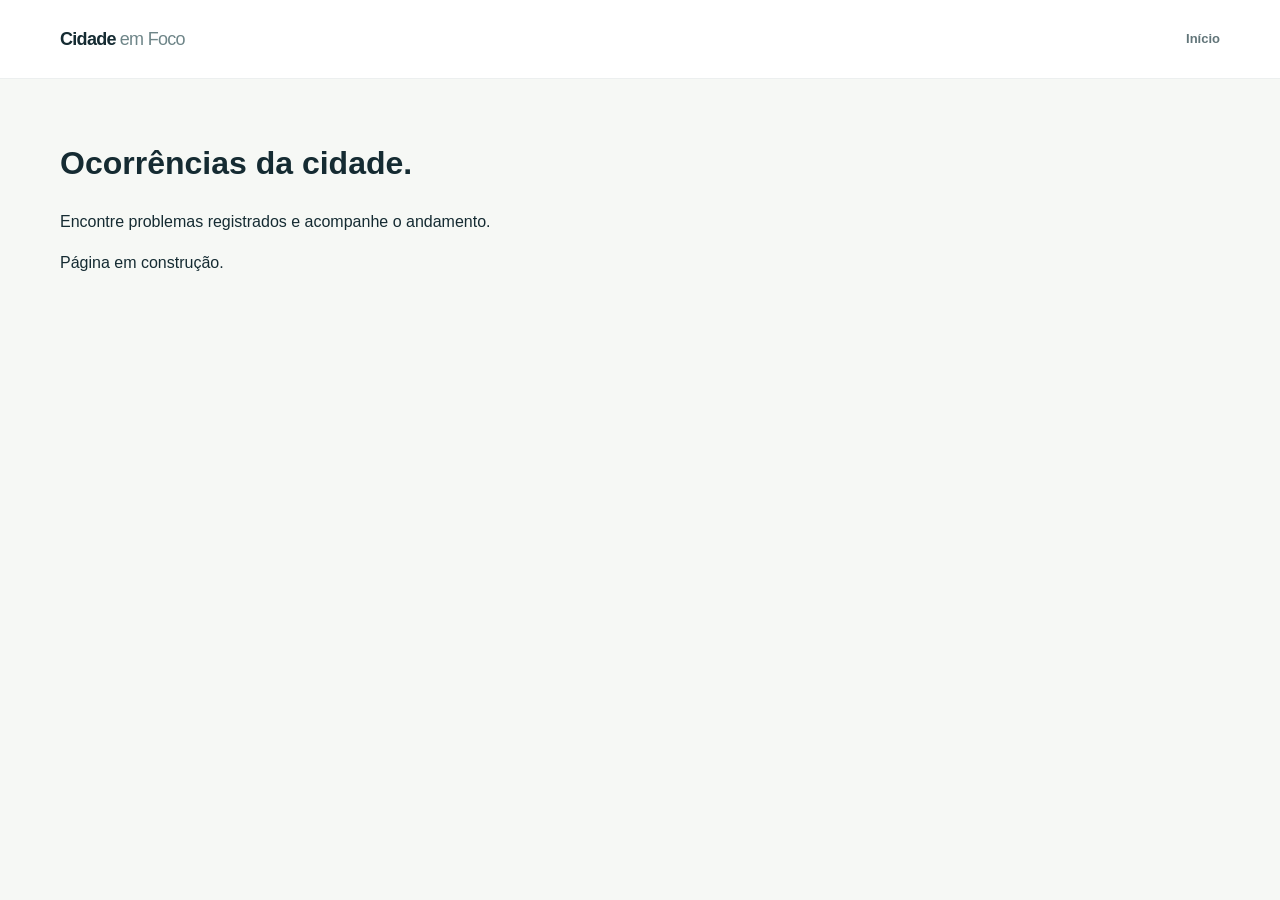
==== ocorrencias.html @ bbbbcf63 "feat: adição de estilo da pagina inicial, layout da seção da hero, e botões interativos" ====
<!DOCTYPE html>
<html lang="pt-BR">
<head>
  <meta charset="UTF-8">
  <meta name="viewport" content="width=device-width, initial-scale=1.0">
  <title>Ocorrências | Cidade em Foco</title>
  <link rel="stylesheet" href="css/style.css">
</head>
<body>
  <header class="site-header">
    <div class="container nav-wrap">
      <a class="brand" href="index.html" aria-label="Cidade em Foco, página inicial">
        <span>Cidade<span class="brand-light">em Foco</span></span>
      </a>
      <nav class="main-nav" aria-label="Navegação principal">
        <a href="index.html">Início</a>
      </nav>
    </div>
  </header>

  <main id="conteudo" class="container page-simple">
    <h1>Ocorrências da cidade.</h1>
    <p>Encontre problemas registrados e acompanhe o andamento.</p>
    <p>Página em construção.</p>
  </main>
</body>
</html>
---- css/style.css ----
:root {
  --ink: #152b32;
  --ink-soft: #52666b;
  --muted: #718287;
  --paper: #f6f8f5;
  --white: #ffffff;
  --line: #e3eae5;
  --teal: #123f49;
  --teal-2: #1d5960;
  --lime: #c9e66b;
  --lime-dark: #a8ca43;
  --orange: #f1a36b;
  --red: #c85b50;
  --shadow: 0 18px 55px rgba(22, 53, 56, .08);
  --radius: 18px;
}
* {
  box-sizing: border-box;
}
html {
  scroll-behavior: smooth;
}
body {
  margin: 0;
  background: var(--paper);
  color: var(--ink);
  font-family: "Segoe UI", Arial, sans-serif;
  line-height: 1.55;
}
a {
  color: inherit;
  text-decoration: none;
}
button, input, select, textarea {
  font: inherit;
}
button, a, input, select, textarea {
  -webkit-tap-highlight-color: transparent;
}
.container {
  width: min(1160px, calc(100% - 48px));
  margin: 0 auto;
}
.site-header {
  position: sticky;
  top: 0;
  z-index: 20;
  background: rgba(255,255,255,.94);
  backdrop-filter: blur(14px);
  border-bottom: 1px solid rgba(20,55,60,.08);
}
.nav-wrap {
  height: 78px;
  display: flex;
  align-items: center;
  justify-content: space-between;
  gap: 28px;
}
.brand {
  display: inline-flex;
  align-items: center;
  gap: 11px;
  font: 800 18px "Segoe UI", Arial, sans-serif;
  letter-spacing: -.7px;
  white-space: nowrap;
}
.brand-light {
  color: #6e8588;
  font-weight: 500;
  margin-left: 4px;
}
.main-nav {
  display: flex;
  align-items: center;
  gap: 34px;
  margin-left: auto;
}
.main-nav a {
  color: #627579;
  font-size: 13px;
  font-weight: 700;
  transition: color .2s;
}
.main-nav a:hover, .main-nav a.active {
  color: var(--teal);
}
.main-nav a.active {
  position: relative;
}
.main-nav a.active::after {
  content: "";
  position: absolute;
  height: 3px;
  border-radius: 4px;
  background: var(--lime-dark);
  left: 0;
  right: 0;
  bottom: -29px;
}
.hero {
  overflow: hidden;
  background: #eaf1e9;
}
.hero-grid {
  min-height: 570px;
  display: grid;
  grid-template-columns: 1fr 1.02fr;
  align-items: center;
  gap: 40px;
  padding-top: 40px;
  padding-bottom: 48px;
}
.hero-copy {
  padding: 28px 0 30px;
  position: relative;
  z-index: 2;
}
.eyebrow {
  display: inline-flex;
  align-items: center;
  gap: 9px;
  color: #648078;
  font-size: 10px;
  font-weight: 800;
  letter-spacing: 1.7px;
}
h1, h2, h3, p {
  margin-top: 0;
}
h1, h2, h3 {
  font-family: "Segoe UI", Arial, sans-serif;
}
.hero h1 {
  max-width: 590px;
  margin: 20px 0 20px;
  font-size: clamp(42px, 5vw, 66px);
  line-height: 1.06;
  letter-spacing: -3.5px;
  font-weight: 800;
}
h1 em, h2 em {
  color: #6b8d56;
  font-style: normal;
}
.hero-copy > p {
  max-width: 480px;
  color: #5d7375;
  font-size: 16px;
  line-height: 1.8;
}
.hero-actions {
  display: flex;
  flex-wrap: wrap;
  gap: 12px;
  margin-top: 29px;
}
.button {
  display: inline-flex;
  justify-content: center;
  align-items: center;
  gap: 18px;
  border: 0;
  border-radius: 9px;
  padding: 14px 19px;
  font-size: 12px;
  font-weight: 700;
  cursor: pointer;
  transition: transform .2s, box-shadow .2s, background .2s;
}
.button:hover {
  transform: translateY(-2px);
}
.button-primary {
  color: white;
  background: var(--teal);
  box-shadow: 0 8px 20px rgba(18,63,73,.16);
}
.button-primary:hover {
  background: #20545c;
  box-shadow: 0 12px 24px rgba(18,63,73,.2);
}
.button-ghost {
  color: var(--teal);
  background: rgba(255,255,255,.56);
  border: 1px solid rgba(18,63,73,.12);
}
.button-light {
  flex: 0 0 auto;
  color: var(--teal);
  background: var(--lime);
  padding: 15px 20px;
}
.button-light:hover {
  background: #d6ef81;
}
.hero-art {
  margin: 0;
  border-radius: 24px;
  overflow: hidden;
  background: #d8e8d8;
  box-shadow: 0 24px 60px rgba(34,75,66,.1);
}
.hero-art img {
  display: block;
  width: 100%;
  height: auto;
}
.hero-proof {
  display: flex;
  align-items: center;
  gap: 14px;
  margin-top: 42px;
  color: #718386;
  font-size: 10px;
  line-height: 1.55;
}
.hero-proof strong {
  color: var(--ink);
  font-size: 11px;
}
.stats-section {
  background: white;
  border-bottom: 1px solid var(--line);
}
.stats-grid {
  min-height: 128px;
  display: grid;
  grid-template-columns: 1.25fr 1fr 1fr 1fr 1.1fr;
  align-items: center;
  gap: 20px;
}
.section-kicker {
  display: flex;
  align-items: center;
  gap: 10px;
  color: #6c8282;
  font-size: 9px;
  font-weight: 800;
  letter-spacing: 1.4px;
}
.stat-item {
  display: flex;
  flex-direction: column;
  gap: 1px;
  border-left: 1px solid var(--line);
  padding-left: 22px;
}
.stat-item strong {
  font: 800 29px "Segoe UI", Arial, sans-serif;
  letter-spacing: -1.5px;
  color: var(--teal);
}
.stat-item span {
  color: #829092;
  font-size: 10px;
}
.participate-band {
  background: var(--teal);
  color: white;
}
.participate-inner {
  min-height: 240px;
  display: flex;
  align-items: center;
  justify-content: space-between;
  gap: 35px;
  padding-top: 40px;
  padding-bottom: 40px;
}
.participate-inner h2 {
  max-width: 600px;
  margin: 10px 0 8px;
  font-size: clamp(26px, 3.4vw, 39px);
  letter-spacing: -1.5px;
  line-height: 1.2;
}
.participate-inner p {
  color: #c1d2d0;
  font-size: 12px;
  margin: 0;
}
.eyebrow-light {
  color: #b8cf9d;
}
.site-footer {
  background: #102f36;
  color: #c5d3d0;
}
.footer-inner {
  min-height: 100px;
  display: flex;
  align-items: center;
  justify-content: space-between;
  gap: 22px;
}
.brand-footer {
  color: white;
  font-size: 15px;
}
.brand-footer .brand-light {
  color: #a4b8b4;
}
.footer-inner p {
  margin: 0;
  color: #a4b8b4;
  font-size: 10px;
}
.footer-copy {
  color: #829b98;
  font-size: 9px;
}
.page-simple {
  padding-top: 60px;
  padding-bottom: 60px;
}
@media (max-width: 700px) {
  .container {
    width: min(100% - 32px, 560px);
  }
  .nav-wrap {
    height: 68px;
    gap: 12px;
  }
  .brand {
    font-size: 16px;
  }
  .hero-grid {
    display: flex;
    flex-direction: column;
    align-items: stretch;
    padding-top: 40px;
    gap: 25px;
  }
  .hero-copy {
    padding: 5px 0 0;
  }
  .hero h1 {
    font-size: clamp(42px, 12vw, 58px);
    letter-spacing: -2.7px;
  }
  .hero-copy > p {
    font-size: 14px;
  }
  .hero-proof {
    margin-top: 27px;
  }
  .stats-grid {
    grid-template-columns: repeat(3, 1fr);
    gap: 12px;
  }
  .stat-item {
    padding-left: 10px;
  }
  .stat-item strong {
    font-size: 24px;
  }
  .stat-item span {
    font-size: 8px;
  }
  .hero-art {
    width: 100%;
  }
  .participate-inner {
    align-items: start;
    flex-direction: column;
    gap: 22px;
  }
  .participate-inner h2 {
    font-size: 30px;
  }
  .footer-inner {
    padding-top: 25px;
    padding-bottom: 25px;
    align-items: start;
    flex-direction: column;
    gap: 10px;
  }
  .footer-copy {
    margin-top: 5px;
  }
}
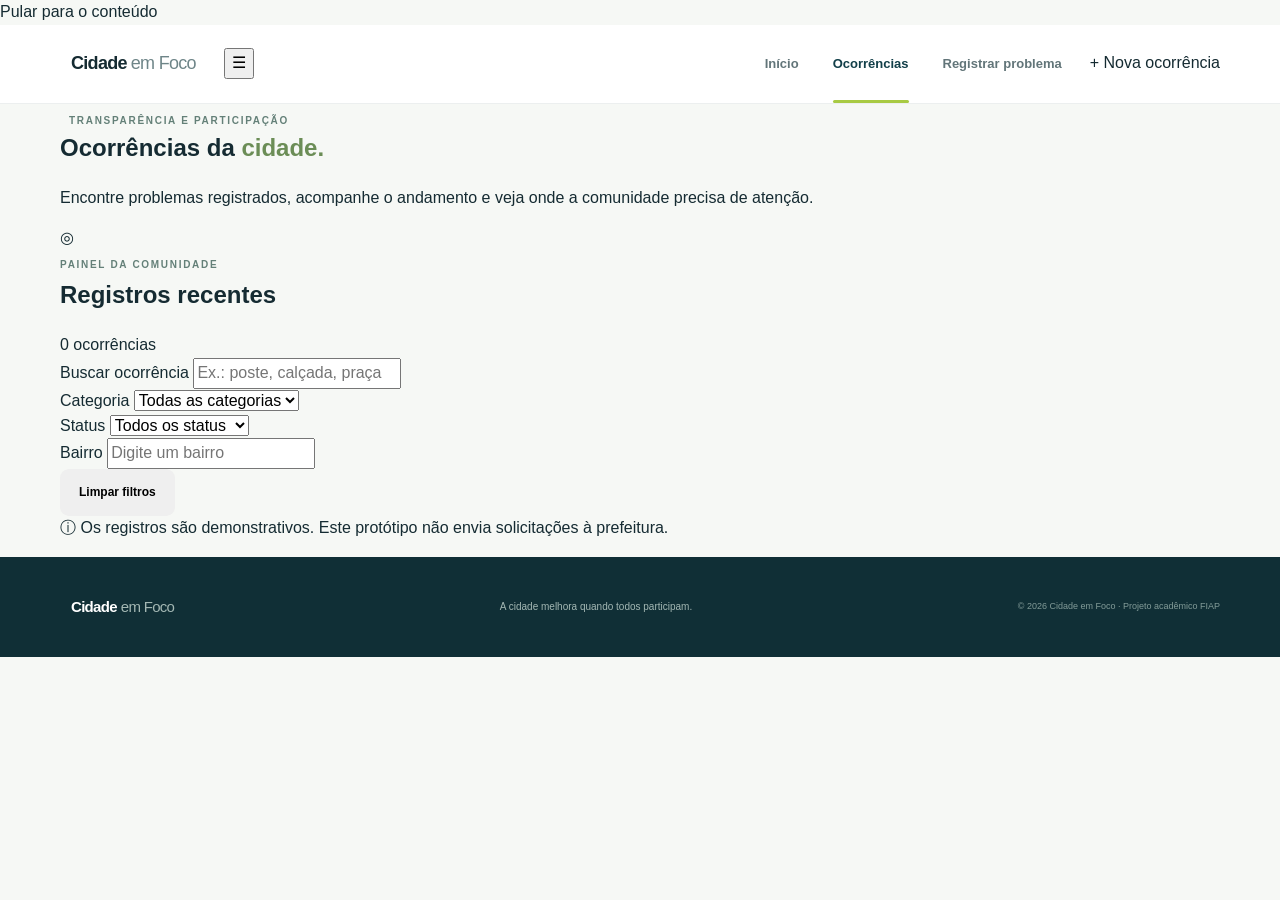
==== commit 2b6ea9be: "pagina ocorrencias" ====
--- a/ocorrencias.html
+++ b/ocorrencias.html
@@ -3,25 +3,97 @@
 <head>
   <meta charset="UTF-8">
   <meta name="viewport" content="width=device-width, initial-scale=1.0">
+  <meta name="description" content="Consulte e filtre ocorrências urbanas registradas pela comunidade.">
   <title>Ocorrências | Cidade em Foco</title>
   <link rel="stylesheet" href="css/style.css">
+  <script src="js/data.js" defer></script>
+  <script src="js/app.js" defer></script>
 </head>
-<body>
+<body data-page="occurrences">
+  <a class="skip-link" href="#conteudo">Pular para o conteúdo</a>
   <header class="site-header">
     <div class="container nav-wrap">
       <a class="brand" href="index.html" aria-label="Cidade em Foco, página inicial">
+        <span class="brand-mark" aria-hidden="true"><span></span><span></span><span></span></span>
         <span>Cidade<span class="brand-light">em Foco</span></span>
       </a>
+      <button class="menu-toggle" type="button" aria-label="Abrir menu" aria-expanded="false">☰</button>
       <nav class="main-nav" aria-label="Navegação principal">
         <a href="index.html">Início</a>
+        <a class="active" href="ocorrencias.html">Ocorrências</a>
+        <a href="registrar.html">Registrar problema</a>
       </nav>
+      <a class="nav-cta" href="registrar.html">+ Nova ocorrência</a>
     </div>
   </header>
 
-  <main id="conteudo" class="container page-simple">
-    <h1>Ocorrências da cidade.</h1>
-    <p>Encontre problemas registrados e acompanhe o andamento.</p>
-    <p>Página em construção.</p>
+  <main id="conteudo">
+    <section class="page-hero">
+      <div class="container page-hero-inner">
+        <div>
+          <span class="eyebrow"><span class="pulse-dot"></span> TRANSPARÊNCIA E PARTICIPAÇÃO</span>
+          <h1>Ocorrências da <em>cidade.</em></h1>
+          <p>Encontre problemas registrados, acompanhe o andamento e veja onde a comunidade precisa de atenção.</p>
+        </div>
+        <div class="page-hero-mark" aria-hidden="true">◎</div>
+      </div>
+    </section>
+
+    <section class="container section occurrences-section">
+      <div class="results-top">
+        <div>
+          <span class="eyebrow">PAINEL DA COMUNIDADE</span>
+          <h2>Registros recentes</h2>
+        </div>
+        <span id="results-count" class="results-count">0 ocorrências</span>
+      </div>
+      <div class="filter-panel">
+        <div class="filter-search">
+          <label for="search-occurrence">Buscar ocorrência</label>
+          <input id="search-occurrence" type="search" placeholder="Ex.: poste, calçada, praça...">
+        </div>
+        <div>
+          <label for="filter-category">Categoria</label>
+          <select id="filter-category">
+            <option value="">Todas as categorias</option>
+          </select>
+        </div>
+        <div>
+          <label for="filter-status">Status</label>
+          <select id="filter-status">
+            <option value="">Todos os status</option>
+            <option value="ABERTA">Aberta</option>
+            <option value="EM_ANALISE">Em análise</option>
+            <option value="EM_ATENDIMENTO">Em atendimento</option>
+            <option value="RESOLVIDA">Resolvida</option>
+          </select>
+        </div>
+        <div>
+          <label for="filter-neighborhood">Bairro</label>
+          <input id="filter-neighborhood" type="text" placeholder="Digite um bairro">
+        </div>
+        <button id="clear-filters" class="button button-outline filter-clear" type="button">Limpar filtros</button>
+      </div>
+      <div id="occurrence-list" class="occurrence-list" aria-live="polite"></div>
+      <div id="empty-state" class="empty-state" hidden>
+        <span>⌕</span>
+        <h3>Nenhuma ocorrência encontrada</h3>
+        <p>Tente alterar os filtros ou registre um novo problema.</p>
+        <a class="button button-primary" href="registrar.html">Registrar ocorrência</a>
+      </div>
+      <p class="demo-note"><span>ⓘ</span> Os registros são demonstrativos. Este protótipo não envia solicitações à prefeitura.</p>
+    </section>
   </main>
+
+  <footer class="site-footer">
+    <div class="container footer-inner">
+      <a class="brand brand-footer" href="index.html">
+        <span class="brand-mark" aria-hidden="true"><span></span><span></span><span></span></span>
+        <span>Cidade<span class="brand-light">em Foco</span></span>
+      </a>
+      <p>A cidade melhora quando todos participam.</p>
+      <span class="footer-copy">© 2026 Cidade em Foco · Projeto acadêmico FIAP</span>
+    </div>
+  </footer>
 </body>
 </html>
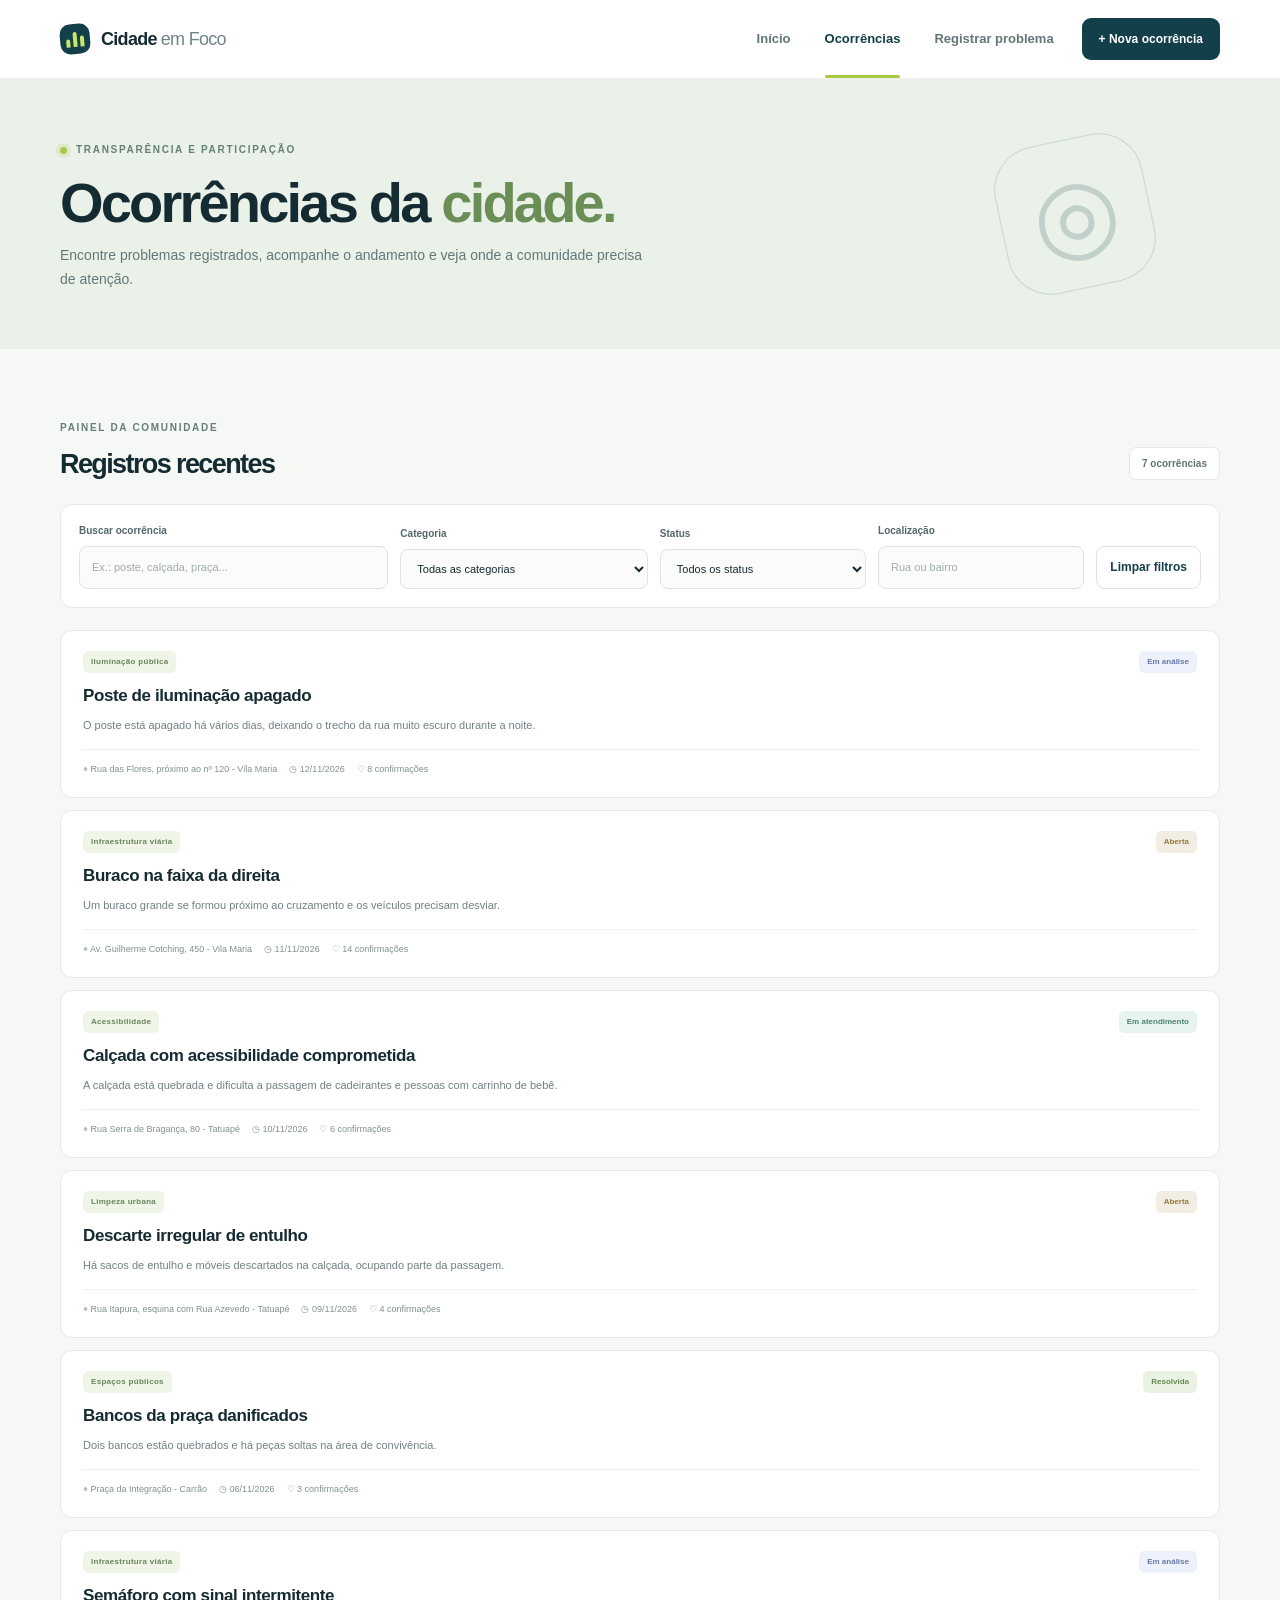
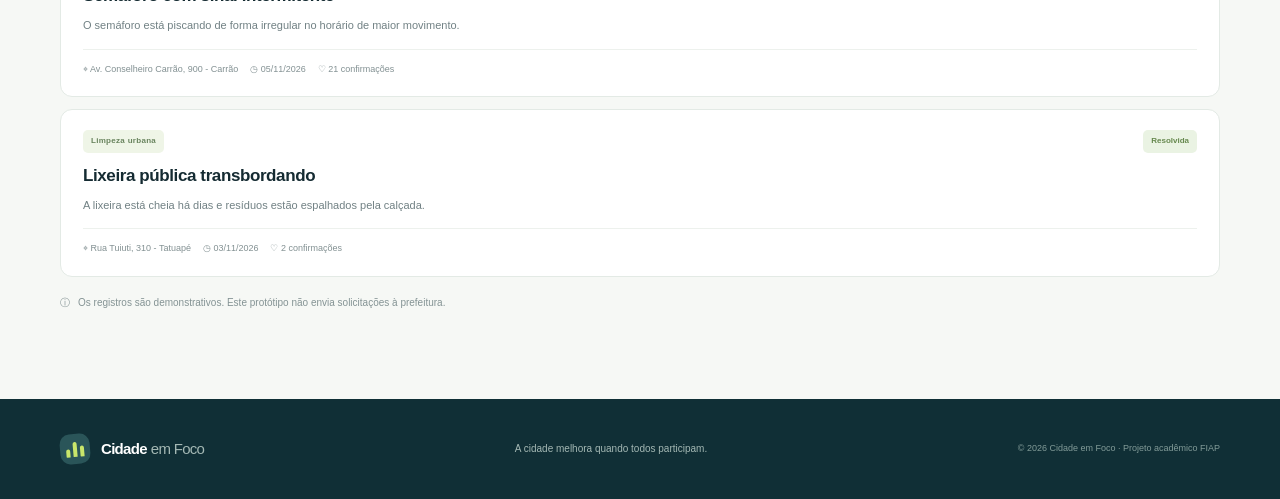
==== commit 21748436: "refactor: unificação de endereço e bairro em localização na web" ====
--- a/ocorrencias.html
+++ b/ocorrencias.html
@@ -69,8 +69,8 @@
           </select>
         </div>
         <div>
-          <label for="filter-neighborhood">Bairro</label>
-          <input id="filter-neighborhood" type="text" placeholder="Digite um bairro">
+          <label for="filter-location">Localização</label>
+          <input id="filter-location" type="text" placeholder="Rua ou bairro">
         </div>
         <button id="clear-filters" class="button button-outline filter-clear" type="button">Limpar filtros</button>
       </div>
--- a/css/style.css
+++ b/css/style.css
@@ -41,6 +41,19 @@
   width: min(1160px, calc(100% - 48px));
   margin: 0 auto;
 }
+.skip-link {
+  position: absolute;
+  left: -999px;
+  top: 10px;
+  z-index: 100;
+  padding: 10px 14px;
+  background: var(--lime);
+  color: var(--ink);
+  border-radius: 8px;
+}
+.skip-link:focus {
+  left: 10px;
+}
 .site-header {
   position: sticky;
   top: 0;
@@ -68,6 +81,33 @@
   color: #6e8588;
   font-weight: 500;
   margin-left: 4px;
+}
+.brand-mark {
+  width: 30px;
+  height: 30px;
+  border-radius: 10px;
+  background: var(--teal);
+  display: flex;
+  align-items: end;
+  justify-content: center;
+  gap: 3px;
+  padding: 7px 6px;
+  transform: rotate(-5deg);
+}
+.brand-mark span {
+  display: block;
+  width: 4px;
+  border-radius: 4px 4px 1px 1px;
+  background: var(--lime);
+}
+.brand-mark span:nth-child(1) {
+  height: 8px;
+}
+.brand-mark span:nth-child(2) {
+  height: 15px;
+}
+.brand-mark span:nth-child(3) {
+  height: 11px;
 }
 .main-nav {
   display: flex;
@@ -97,6 +137,27 @@
   right: 0;
   bottom: -29px;
 }
+.nav-cta {
+  background: var(--teal);
+  color: white;
+  padding: 12px 17px;
+  border-radius: 9px;
+  font-size: 12px;
+  font-weight: 700;
+  transition: transform .2s, background .2s;
+}
+.nav-cta:hover {
+  background: var(--teal-2);
+  transform: translateY(-2px);
+}
+.menu-toggle {
+  display: none;
+  border: 0;
+  background: transparent;
+  color: var(--teal);
+  font-size: 25px;
+  cursor: pointer;
+}
 .hero {
   overflow: hidden;
   background: #eaf1e9;
@@ -123,6 +184,14 @@
   font-size: 10px;
   font-weight: 800;
   letter-spacing: 1.7px;
+}
+.pulse-dot {
+  display: inline-block;
+  width: 7px;
+  height: 7px;
+  border-radius: 50%;
+  background: #a9c94e;
+  box-shadow: 0 0 0 4px rgba(169,201,78,.18);
 }
 h1, h2, h3, p {
   margin-top: 0;
@@ -184,14 +253,18 @@
   background: rgba(255,255,255,.56);
   border: 1px solid rgba(18,63,73,.12);
 }
-.button-light {
-  flex: 0 0 auto;
-  color: var(--teal);
-  background: var(--lime);
-  padding: 15px 20px;
-}
-.button-light:hover {
-  background: #d6ef81;
+.hero-proof {
+  display: flex;
+  align-items: center;
+  gap: 14px;
+  margin-top: 42px;
+  color: #718386;
+  font-size: 10px;
+  line-height: 1.55;
+}
+.hero-proof strong {
+  color: var(--ink);
+  font-size: 11px;
 }
 .hero-art {
   margin: 0;
@@ -205,19 +278,6 @@
   width: 100%;
   height: auto;
 }
-.hero-proof {
-  display: flex;
-  align-items: center;
-  gap: 14px;
-  margin-top: 42px;
-  color: #718386;
-  font-size: 10px;
-  line-height: 1.55;
-}
-.hero-proof strong {
-  color: var(--ink);
-  font-size: 11px;
-}
 .stats-section {
   background: white;
   border-bottom: 1px solid var(--line);
@@ -238,6 +298,11 @@
   font-weight: 800;
   letter-spacing: 1.4px;
 }
+.kicker-line {
+  width: 22px;
+  height: 2px;
+  background: var(--lime-dark);
+}
 .stat-item {
   display: flex;
   flex-direction: column;
@@ -254,6 +319,116 @@
   color: #829092;
   font-size: 10px;
 }
+.stat-note {
+  color: #829092;
+  font-size: 10px;
+  line-height: 1.6;
+  text-align: right;
+}
+.stat-note small {
+  font-size: 9px;
+}
+.section {
+  padding-top: 84px;
+  padding-bottom: 88px;
+}
+.section-heading, .results-top {
+  display: flex;
+  align-items: end;
+  justify-content: space-between;
+  gap: 20px;
+  margin-bottom: 30px;
+}
+.section-heading h2, .results-top h2 {
+  margin: 9px 0 0;
+  font-size: clamp(27px, 3vw, 37px);
+  letter-spacing: -1.6px;
+  line-height: 1.2;
+}
+.text-link {
+  color: var(--teal-2);
+  font-size: 11px;
+  font-weight: 800;
+  padding-bottom: 7px;
+}
+.text-link span {
+  margin-left: 7px;
+  font-size: 16px;
+}
+.occurrence-grid {
+  display: grid;
+  grid-template-columns: repeat(3, 1fr);
+  gap: 17px;
+}
+.occurrence-card {
+  min-width: 0;
+  padding: 22px;
+  border: 1px solid var(--line);
+  border-radius: 14px;
+  background: white;
+  transition: transform .2s, box-shadow .2s;
+}
+.occurrence-card:hover {
+  transform: translateY(-4px);
+  box-shadow: var(--shadow);
+}
+.occurrence-card-top {
+  display: flex;
+  align-items: center;
+  justify-content: space-between;
+  flex-wrap: wrap;
+  gap: 7px;
+}
+.category-tag {
+  color: #68835d;
+  background: #eff5e7;
+  border-radius: 5px;
+  padding: 5px 8px;
+  font-size: 8px;
+  font-weight: 800;
+  letter-spacing: .3px;
+}
+.status-tag {
+  border-radius: 5px;
+  padding: 5px 8px;
+  font-size: 8px;
+  font-weight: 800;
+  background: #f2eee3;
+  color: #99783c;
+}
+.status-em-analise {
+  background: #edf1fb;
+  color: #6678aa;
+}
+.status-em-atendimento {
+  background: #e7f3ef;
+  color: #49836f;
+}
+.status-resolvida {
+  background: #eaf3e3;
+  color: #66884e;
+}
+.occurrence-card h3, .occurrence-row h3 {
+  margin: 17px 0 8px;
+  font-size: 16px;
+  line-height: 1.35;
+  letter-spacing: -.4px;
+}
+.occurrence-description {
+  color: #718184;
+  font-size: 11px;
+  line-height: 1.7;
+  margin-bottom: 18px;
+}
+.occurrence-meta {
+  display: flex;
+  flex-wrap: wrap;
+  gap: 12px;
+  border-top: 1px solid #edf1ed;
+  padding-top: 13px;
+  color: #829092;
+  font-size: 9px;
+}
 .participate-band {
   background: var(--teal);
   color: white;
@@ -266,6 +441,9 @@
   gap: 35px;
   padding-top: 40px;
   padding-bottom: 40px;
+}
+.eyebrow-light {
+  color: #b8cf9d;
 }
 .participate-inner h2 {
   max-width: 600px;
@@ -279,8 +457,14 @@
   font-size: 12px;
   margin: 0;
 }
-.eyebrow-light {
-  color: #b8cf9d;
+.button-light {
+  flex: 0 0 auto;
+  color: var(--teal);
+  background: var(--lime);
+  padding: 15px 20px;
+}
+.button-light:hover {
+  background: #d6ef81;
 }
 .site-footer {
   background: #102f36;
@@ -299,6 +483,9 @@
 }
 .brand-footer .brand-light {
   color: #a4b8b4;
+}
+.brand-footer .brand-mark {
+  background: #2a5559;
 }
 .footer-inner p {
   margin: 0;
@@ -309,9 +496,363 @@
   color: #829b98;
   font-size: 9px;
 }
-.page-simple {
-  padding-top: 60px;
-  padding-bottom: 60px;
+.page-hero {
+  background: #eaf1e9;
+  overflow: hidden;
+}
+.page-hero-inner {
+  min-height: 270px;
+  display: flex;
+  align-items: center;
+  justify-content: space-between;
+  position: relative;
+}
+.page-hero h1 {
+  margin: 12px 0 10px;
+  font-size: clamp(39px, 5vw, 56px);
+  letter-spacing: -2.8px;
+  line-height: 1.08;
+}
+.page-hero p {
+  max-width: 600px;
+  margin: 0;
+  color: #61777a;
+  font-size: 14px;
+  line-height: 1.7;
+}
+.page-hero-mark {
+  position: absolute;
+  right: 6%;
+  top: 50%;
+  transform: translateY(-50%) rotate(-12deg);
+  display: grid;
+  place-items: center;
+  width: 150px;
+  height: 150px;
+  border: 1px solid rgba(18,63,73,.15);
+  border-radius: 44px;
+  color: rgba(18,63,73,.18);
+  font: 100px "Segoe UI", Arial, sans-serif;
+}
+.occurrences-section {
+  padding-top: 65px;
+}
+.results-top {
+  align-items: end;
+  margin-bottom: 24px;
+}
+.results-top h2 {
+  font-size: 27px;
+}
+.results-count {
+  padding: 8px 12px;
+  border-radius: 7px;
+  background: white;
+  color: #607477;
+  font-size: 10px;
+  font-weight: 700;
+  border: 1px solid var(--line);
+}
+.filter-panel {
+  display: grid;
+  grid-template-columns: 1.5fr 1.2fr 1fr 1fr auto;
+  gap: 12px;
+  align-items: end;
+  padding: 18px;
+  background: white;
+  border: 1px solid var(--line);
+  border-radius: 13px;
+  margin-bottom: 22px;
+}
+label {
+  display: block;
+  margin-bottom: 7px;
+  color: #52676b;
+  font-size: 10px;
+  font-weight: 800;
+}
+input, select, textarea {
+  width: 100%;
+  border: 1px solid #dce5df;
+  border-radius: 8px;
+  outline: none;
+  background: #fbfcfa;
+  color: var(--ink);
+  padding: 12px 12px;
+  font-size: 11px;
+  transition: border .2s, box-shadow .2s, background .2s;
+}
+input::placeholder, textarea::placeholder {
+  color: #a0acad;
+}
+input:focus, select:focus, textarea:focus {
+  border-color: #7b9b75;
+  background: white;
+  box-shadow: 0 0 0 3px rgba(169,201,78,.17);
+}
+.button-outline {
+  color: var(--teal);
+  background: white;
+  border: 1px solid #dce5df;
+  padding: 11px 13px;
+  white-space: nowrap;
+}
+.occurrence-list {
+  display: grid;
+  gap: 12px;
+}
+.occurrence-row {
+  display: grid;
+  grid-template-columns: 1fr;
+  gap: 0;
+  padding: 20px 22px;
+  background: white;
+  border: 1px solid var(--line);
+  border-radius: 12px;
+}
+.occurrence-row h3 {
+  margin-top: 12px;
+  font-size: 17px;
+}
+.occurrence-row .occurrence-description {
+  max-width: 850px;
+  margin-bottom: 14px;
+}
+.empty-state {
+  text-align: center;
+  padding: 55px 20px;
+  background: white;
+  border: 1px dashed #cbd8d0;
+  border-radius: 14px;
+}
+.empty-state[hidden] {
+  display: none;
+}
+.empty-state > span {
+  color: #8ca36a;
+  font-size: 38px;
+}
+.empty-state h3 {
+  margin: 7px 0;
+}
+.empty-state p {
+  color: var(--muted);
+  font-size: 12px;
+}
+.demo-note {
+  display: flex;
+  gap: 8px;
+  align-items: center;
+  margin: 18px 0 0;
+  color: #849394;
+  font-size: 10px;
+}
+.register-hero .page-hero-inner {
+  min-height: 250px;
+}
+.form-layout {
+  display: grid;
+  grid-template-columns: .72fr 1.5fr;
+  align-items: start;
+  gap: 55px;
+  padding-top: 65px;
+  padding-bottom: 90px;
+}
+.form-aside {
+  position: sticky;
+  top: 115px;
+  padding-top: 10px;
+}
+.aside-number {
+  color: #81978a;
+  font-size: 9px;
+  font-weight: 800;
+  letter-spacing: 1.5px;
+}
+.form-aside h2 {
+  max-width: 300px;
+  margin: 18px 0 14px;
+  font-size: 30px;
+  letter-spacing: -1.2px;
+  line-height: 1.2;
+}
+.form-aside > p {
+  color: #718184;
+  font-size: 12px;
+  line-height: 1.8;
+}
+.aside-tip {
+  display: flex;
+  gap: 12px;
+  margin-top: 30px;
+  padding: 16px;
+  border-radius: 10px;
+  background: #eaf1e5;
+}
+.aside-tip > span {
+  color: #7e9a58;
+  font-size: 19px;
+}
+.aside-tip strong {
+  font-size: 10px;
+}
+.aside-tip p {
+  margin: 5px 0 0;
+  color: #718184;
+  font-size: 10px;
+  line-height: 1.6;
+}
+.aside-disclaimer {
+  margin-top: 22px;
+  color: #929e9d;
+  font-size: 9px;
+  line-height: 1.7;
+  border-left: 2px solid #c6d8a2;
+  padding-left: 11px;
+}
+.form-card {
+  padding: 30px;
+  border: 1px solid var(--line);
+  border-radius: 16px;
+  background: white;
+  box-shadow: var(--shadow);
+}
+.form-card-heading {
+  display: flex;
+  align-items: end;
+  justify-content: space-between;
+  gap: 15px;
+  padding-bottom: 23px;
+  border-bottom: 1px solid var(--line);
+}
+.form-card-heading h2 {
+  margin: 6px 0 0;
+  font-size: 25px;
+  letter-spacing: -1px;
+}
+.required-note {
+  color: #8a9998;
+  font-size: 9px;
+}
+fieldset {
+  border: 0;
+  margin: 25px 0 0;
+  padding: 0;
+}
+
+legend {
+  margin-bottom: 16px;
+  color: var(--teal);
+  font: 800 13px "Segoe UI", Arial, sans-serif;
+}
+.form-grid {
+  display: grid;
+  grid-template-columns: 1fr 1fr;
+  gap: 15px;
+}
+.field  {
+  margin-top: 17px;
+}
+.field label span {
+  color: #c86d5b;
+}
+.field textarea {
+  resize: vertical;
+  min-height: 105px;
+  line-height: 1.6;
+}
+.field-short {
+  max-width: 50%;
+}
+.field-error {
+  display: block;
+  min-height: 0;
+  margin-top: 4px;
+  color: #b64f47;
+  font-size: 9px;
+}
+.field-meta {
+  display: flex;
+  justify-content: space-between;
+  gap: 10px;
+}
+.field-meta > small:last-child {
+  color: #98a4a3;
+  font-size: 9px;
+  margin-top: 4px;
+}
+[aria-invalid="true"] {
+  border-color: #c85b50;
+  background: #fffafa;
+}
+.form-actions {
+  display: flex;
+  align-items: center;
+  justify-content: space-between;
+  gap: 18px;
+  margin-top: 27px;
+  padding-top: 20px;
+  border-top: 1px solid var(--line);
+}
+.form-actions p {
+  margin: 0;
+  max-width: 260px;
+  color: #829092;
+  font-size: 9px;
+  line-height: 1.6;
+}
+.form-feedback {
+  margin-top: 18px;
+  padding: 12px 14px;
+  border-radius: 8px;
+  font-size: 11px;
+  line-height: 1.5;
+}
+.form-feedback[hidden] {
+  display: none;
+}
+.feedback-error {
+  background: #fff0ed;
+  color: #a64c43;
+  border: 1px solid #f2d0ca;
+}
+.feedback-success {
+  background: #eff6e7;
+  color: #4e713b;
+  border: 1px solid #d7e8c7;
+}
+@media (max-width: 980px) {
+  .hero-grid {
+    grid-template-columns: 1fr 1fr;
+    gap: 24px;
+  }
+  .hero h1 {
+    font-size: 50px;
+  }
+  .stats-grid {
+    grid-template-columns: repeat(3, 1fr);
+    padding-top: 24px;
+    padding-bottom: 24px;
+  }
+  .section-kicker {
+    grid-column: 1/-1;
+  }
+  .stat-note {
+    display: none;
+  }
+  .filter-panel {
+    grid-template-columns: repeat(2, 1fr);
+  }
+  .filter-search {
+    grid-column: 1/-1;
+  }
+  .filter-clear {
+    align-self: end;
+  }
+  .form-layout {
+    gap: 30px;
+    grid-template-columns: .65fr 1.35fr;
+  }
 }
 @media (max-width: 700px) {
   .container {
@@ -323,6 +864,40 @@
   }
   .brand {
     font-size: 16px;
+  }
+  .brand-mark {
+    width: 28px;
+    height: 28px;
+  }
+  .menu-toggle {
+    display: block;
+    margin-left: auto;
+  }
+  .nav-cta {
+    display: none;
+  }
+  .main-nav {
+    display: none;
+    position: absolute;
+    top: 68px;
+    left: 0;
+    right: 0;
+    padding: 17px 22px 21px;
+    background: white;
+    border-bottom: 1px solid var(--line);
+    box-shadow: 0 14px 20px rgba(20,50,50,.08);
+    flex-direction: column;
+    align-items: stretch;
+    gap: 0;
+  }
+  .main-nav.menu-open {
+    display: flex;
+  }
+  .main-nav a {
+    padding: 12px 0;
+  }
+  .main-nav a.active::after {
+    display: none;
   }
   .hero-grid {
     display: flex;
@@ -344,6 +919,9 @@
   .hero-proof {
     margin-top: 27px;
   }
+  .hero-art {
+    width: 100%;
+  }
   .stats-grid {
     grid-template-columns: repeat(3, 1fr);
     gap: 12px;
@@ -357,8 +935,19 @@
   .stat-item span {
     font-size: 8px;
   }
-  .hero-art {
-    width: 100%;
+  .section {
+    padding-top: 60px;
+    padding-bottom: 60px;
+  }
+  .section-heading {
+    align-items: start;
+    flex-direction: column;
+  }
+  .section-heading h2 {
+    font-size: 30px;
+  }
+  .occurrence-grid {
+    grid-template-columns: 1fr;
   }
   .participate-inner {
     align-items: start;
@@ -378,4 +967,92 @@
   .footer-copy {
     margin-top: 5px;
   }
-}
+  .page-hero-inner {
+    min-height: 245px;
+  }
+  .page-hero h1 {
+    font-size: 42px;
+  }
+  .page-hero p {
+    max-width: 85%;
+    font-size: 12px;
+  }
+  .page-hero-mark {
+    right: -25px;
+    width: 110px;
+    height: 110px;
+    font-size: 75px;
+    opacity: .7;
+  }
+  .occurrences-section {
+    padding-top: 48px;
+  }
+  .results-top {
+    align-items: start;
+    flex-direction: column;
+    gap: 12px;
+  }
+  .filter-panel {
+    grid-template-columns: 1fr 1fr;
+    padding: 14px;
+  }
+  .filter-search {
+    grid-column: 1/-1;
+  }
+  .filter-clear {
+    grid-column: 1/-1;
+  }
+  .form-layout {
+    display: flex;
+    flex-direction: column;
+    gap: 28px;
+    padding-top: 42px;
+    padding-bottom: 60px;
+  }
+  .form-aside {
+    position: static;
+  }
+  .form-aside h2 {
+    max-width: 450px;
+    font-size: 26px;
+  }
+  .aside-tip, .aside-disclaimer {
+    display: none;
+  }
+  .form-card {
+    width: 100%;
+    padding: 21px 17px;
+  }
+  .form-card-heading {
+    align-items: start;
+    flex-direction: column;
+    gap: 7px;
+  }
+  .form-grid {
+    grid-template-columns: 1fr;
+    gap: 16px;
+  }
+
+  .field-short {
+    max-width: 100%;
+  }
+  .form-actions {
+    align-items: stretch;
+    flex-direction: column;
+  }
+  .form-actions .button {
+    width: 100%;
+  }
+}
+@media (max-width: 390px) {
+  .filter-panel {
+    grid-template-columns: 1fr;
+  }
+  .filter-search, .filter-clear {
+    grid-column: auto;
+  }
+  .hero-actions {
+    flex-direction: column;
+    align-items: stretch;
+  }
+}
